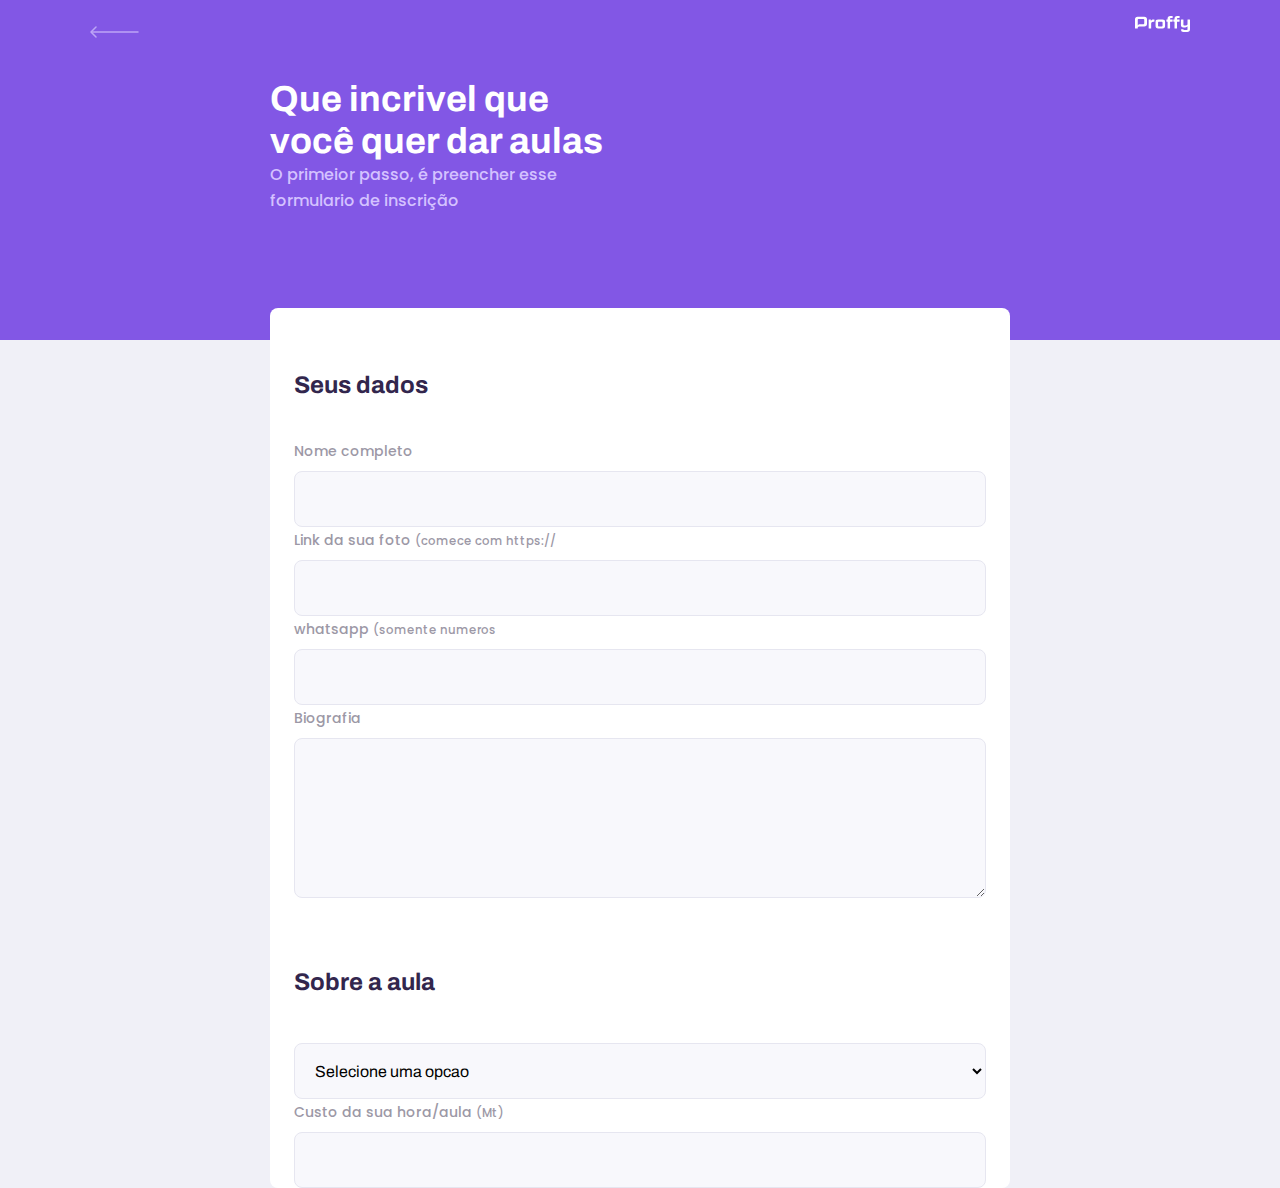
==== give-classes.html @ 069d658b "give classes page" ====
<!DOCTYPE html>
<html lang="pt_br">
<head>
    <meta charset="UTF-8">
    <meta name="viewport" content="width=device-width, initial-scale=1.0">
    <title>Proffy | Sua plataforma de estudos online</title>

    <link rel="stylesheet" href="/styles/main.css">
    <link rel="stylesheet" href="/styles/partials/header.css">
    <link rel="stylesheet" href="/styles/partials/forms.css">
    <link rel="stylesheet" href="/styles/partials/page-give-classes.css">
    

<link href="https://fonts.googleapis.com/css2?family=Archivo:wght@400;700&amp;family=Poppins:wght@400;600&amp;display=swap" rel="stylesheet">

</head>
<body id="page-give-classes">

    <div id="container">
        <header class="page-header">
            <div class="top-bar-container">
                <a href="/">
                <img src="/images/icons/back.svg" alt="Voltar">
            </a>
            <img src="/images/logo.svg" alt="Proffy">
            </div>

            <div class="header-content">
                <strong>Que incrivel que você quer dar aulas</strong>
                <p>O primeior passo, é preencher esse formulario de inscrição</p>

            </div>
        </header>

        <main>
            <form action="" id="crete-class">
                <fieldset>
                    <legend>Seus dados</legend>

                    <div class="input-block">
                        <label for="name">Nome completo</label>
                        <input name="name" id="name" required>
                    </div>
                    <div class="input-block">
                        <label for="avatar">Link da sua foto <small>(comece com https://</small></label>
                        <input name="avatar" id="avatar" type="url" required> 
                    </div>
                    <div class="input-block">
                        <label for="whatsapp">whatsapp <small>(somente numeros</small></label>
                        <input name="whatsapp" id="whatsapp" type="number" required>
                    </div>
                    <div class="textarea-block">
                        <label for="bio">Biografia</label>
                        <textarea name="bio" id="bio" required></textarea>
                    </div>
                </fieldset>

                <fieldset>
                    <legend>Sobre a aula</legend>
                    <div class="select-block">
                        <label for="subject" id="subject" required></label>
                        <select name="subject" id="subject" required>
                            <option value="">Selecione uma opcao</option>
                            <option value="1">Desenho</option>
                            <option value="2">Biologia</option>
                            <option value="3">Filosofia</option>
                            <option value="4">Educação física</option>
                            <option value="5">Física</option>
                            <option value="6">Geografia</option>
                            <option value="7">História</option>
                            <option value="8">Matemática</option>
                            <option value="9">Português</option>
                            <option value="10">Química</option>
                        </select>
                    </div>
                    <div class="input-block">
                        <label for="cost">Custo da sua hora/aula <small>(Mt)</small>
                        </label>
                        <input type="cost" id="cost" type="number" required>
                    </div>
                </fieldset>


            </form>
        </main>
    </div>

</body>
</html>
---- styles/main.css ----
:root {
    --color-background: #F0F0F7;
    --color-primary-lighter: #9871F5;
    --color-primary-light: #916BEA;
    --color-primary: #8257E5;
    --color-primary-dark: #774DD6;
    --color-primary-darker: #6842c2;
    --color-secondary: #04D361;
    --color-secondary-dark: #04BF58;
    --color-title-in-primary: #FFFFFF;
    --color-text-in-primary: #D4C2FF;
    --color-text-title: #32264D;
    --color-text-complement: #9C98A6;
    --color-text-base: #6A6180;
    --color-line-in-white: #E6E6F0;
    --color-input-background: #F8F8FC;
    --color-button-text: #FFFFFF;
    --color-box-base: #FFFFFF;
    --color-box-footer: #FAFAFC;
    --color-small-info: #C1BCCC;
    font-size: 60%; /* controle das medidas rem */
}

body {
    background-color: var(--color-background);

}

*{
    margin: 0;
    padding: 0; 
    box-sizing: border-box;
}

html,
body{
    height: 100vh;
}

body {
    background: var(--color-background);
    display: flex;
    align-items: center;
    justify-content: center;
}

body,
input,
button,
textarea{
    font-weight: 500;
    font-family: Poppins;
    font-size: 1.6rem;
    color: var(--color-text-base);
}
#container{
    width: 90vw;
    max-width: 700px;
}
@media(min-width:700px){
    :root{
         font-size: 62.5% ; /*todo 1rem vai ser reltivo a 10px */
    }
}
---- styles/partials/header.css ----
.page-header {
    background-color: var(--color-primary);
    display: flex;
    flex-direction: column;
}


.page-header .top-bar-container {
    width: 90%;
    margin: 0 auto;

    display: flex;
    align-self: center;
    justify-content: space-between;
    padding: 1.6rem 0;
}

.page-header .top-bar-container a{
    height: 3.2rem;
    transition: opacity 0.2s;
}

.page-header .top-bar-container a:hover{
    opacity: 0.6;
}

.page-header .top-bar-container > img{
    height: 1.6rem;
}

.page-header .header-content {
    width:90%;
    margin: 3.2rem auto;
position: relative;
}

.page-header .header-content strong {
    font: 700 3.6rem Archivo;
    line-height: 4.2rem;
    color: var(--color-title-in-primary);
}

.page-header .header-content p {
    max-width: 30rem;
    font-size: 1.6rem;
    line-height: 2.6rem;
    color: var(--color-text-in-primary);
}

@media (min-width:700px){

    .page-header{
        height: 340px;
    }

    
    .page-header .top-bar-container{
        max-width: 1100px;
    }

    
    .page-header .header-content{
        max-width:  740px;
        margin:0 auto;

        flex: 1 1;
        padding-bottom: 48px;
        display: flex;
        flex-direction: column;
        justify-content: center;
    }
    
    .page-header .header-content strong{
        max-width: 350px;
    }
    
}
---- styles/partials/forms.css ----
.select-block label,
.input-block label,
.textarea-block label {
    font-size: 1.4rem;
    color: var(--color-text-complement);
}

.input-block input,
.select-block select, 
.textarea-block textarea{
    width: 100%;
    height: 5.6rem;
    margin-top: 0.8rem;
    border-radius: 0.8rem;
    background: var(--color-input-background);
    border: 1px solid var(--color-line-in-white);
    outline: 0;
    padding: 0 1.6rem;
    font: 1.6rem Archivo;
}
.textarea-block textarea{
    padding: 1.2rem 1.6rem;
    height: 16rem;

    resize: vertical;
}

.input-block,
.textarea-block {
    position: relative;
}

/*
Fazendo a linha que sai quando estamos no input block
*/
.input-block:focus-within::after,
.textarea-block:focus-within::after{
    content: "";

    width: calc(100% - 3.2rem);
    height: 2px;
    background: var(--color-primary-light);

    position: absolute;
    left: 1.6rem;
    bottom: 0px;
}
---- styles/partials/page-give-classes.css ----
#page-give-classes #container{
    width: 100vw;
    height: 100vh;
}

#page-give-classes .page-header .header-content {
    margin-bottom: 6.4rem;
}


#page-give-classes main {
    background-color: var(--color-box-base);
    width: 100%;
    max-width: 74rem;
    border-radius: .8rem;
    margin:-3.2rem auto 3.2rem ;
    padding-top: 6.4rem;
}
#page-give-classes fieldset{
    border: none;

    padding: 0 2.4rem;
}
#page-give-classes fieldset legend {
    font: 700 2.4rem Archivo;
    color: var(--color-text-title);
    margin-bottom: 2.4rem;

    display: flex;
    align-items: center;
    justify-content: space-between;

    width: 100%;

    padding-bottom: 1.6rem;

    border-bottom: 1px solid var(--color-line-white);
}
#page-give-classes fieldset+fieldset{
    margin-top: 6.4rem;
}

#page-give-classes .input-block+.input-block,
#page-give-classes .input-block+.textarea-block,
#page-give-classes .select-block+.input-block
{
    margin-top: 2.4ren;

}

/* Configurando preechimento completo da tela */
@media(min-width: 700px){
    #page-give-classes #container{
        max-width: 100vw;
    }
}
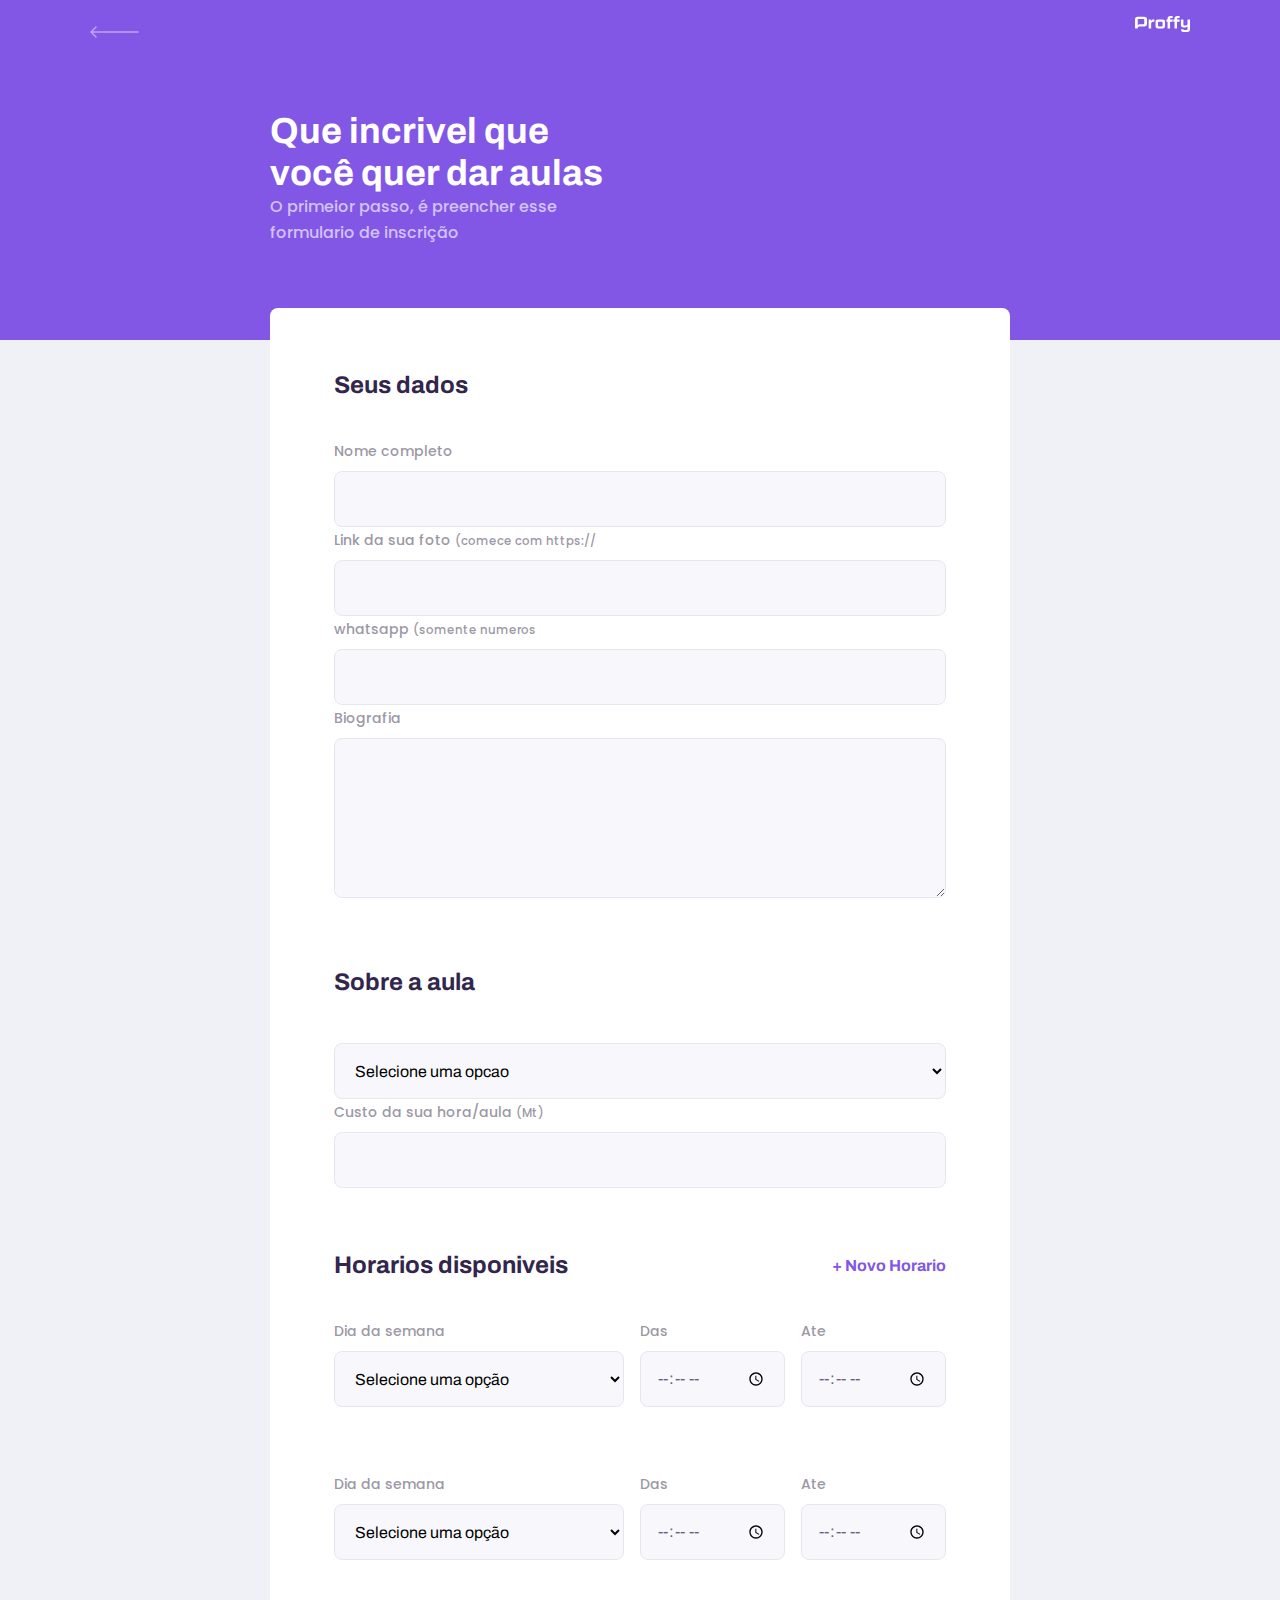
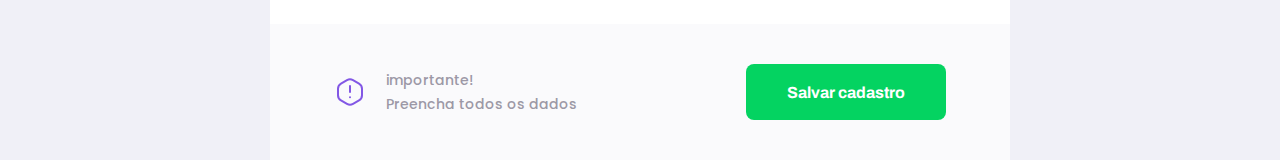
==== commit 73e833ff: "final frontend" ====
--- a/give-classes.html
+++ b/give-classes.html
@@ -33,7 +33,7 @@
         </header>
 
         <main>
-            <form action="" id="crete-class">
+            <form action="" id="create-class">
                 <fieldset>
                     <legend>Seus dados</legend>
 
@@ -80,8 +80,72 @@
                     </div>
                 </fieldset>
 
+                <fieldset id="schedule-items">
+                    <legend>Horarios disponiveis
+                        <button id="add-time">+ Novo Horario</button>
+                    </legend>
+                    <div class="schedule-item">
+                        <div class="select-block">
+                            <label for="weekday">Dia da semana</label>
+                            <select name="weekday[]" id="weekday" required>
+                                <option value="">Selecione uma opção</option>
+                                <option value="0">Domingo</option>
+                                <option value="1">Segunda-feira</option>
+                                <option value="2">Terça-feira</option>
+                                <option value="3">Quarta-feira</option>
+                                <option value="4">Quinta-feira</option>
+                                <option value="5">Sexta-feira</option>
+                                <option value="6">Sábado</option>
+                            </select>
+                        </div>
+                        <div class="input-block">
+                            <label for="time_from">Das</label>
+                            <input type="time" name="time_from[]" required>
+                        </div>
 
+                        <div class="input-block">
+                            <label for="time_to">Ate</label>
+                            <input type="time" name="time_to[]" required>
+                        </div>
+
+                    </div>
+
+                    <div class="schedule-item">
+                        <div class="select-block">
+                            <label for="weekday">Dia da semana</label>
+                            <select name="weekday[]" id="weekday" required>
+                                <option value="">Selecione uma opção</option>
+                                <option value="0">Domingo</option>
+                                <option value="1">Segunda-feira</option>
+                                <option value="2">Terça-feira</option>
+                                <option value="3">Quarta-feira</option>
+                                <option value="4">Quinta-feira</option>
+                                <option value="5">Sexta-feira</option>
+                                <option value="6">Sábado</option>
+                            </select>
+                        </div>
+                        <div class="input-block">
+                            <label for="time_from">Das</label>
+                            <input type="time" name="time_from[]" required>
+                        </div>
+
+                        <div class="input-block">
+                            <label for="time_to">Ate</label>
+                            <input type="time" name="time_to[]" required>
+                        </div>
+
+                    </div>
+                </fieldset>
             </form>
+            <footer>
+                <p>
+                    <img src="/images/icons/warning.svg" alt="Aviso importante">
+                    importante! <br> Preencha todos os dados
+                </p>
+                <button type="submit" form="create-class">Salvar cadastro</button>
+            </footer>
+
+
         </main>
     </div>
 
--- a/styles/partials/page-give-classes.css
+++ b/styles/partials/page-give-classes.css
@@ -36,6 +36,20 @@
 
     border-bottom: 1px solid var(--color-line-white);
 }
+
+#page-give-classes fieldset legend button {
+    background: none;
+    border: 0;
+
+    color: var(--color-primary);
+    font: 700 1.6rem archivo;
+    cursor: pointer;
+    transition: 0.2s;
+}
+#page-give-classes fieldset legend button:hover {
+    color: var(--color-primary-dark);
+}
+
 #page-give-classes fieldset+fieldset{
     margin-top: 6.4rem;
 }
@@ -48,9 +62,84 @@
 
 }
 
+#page-give-classes main footer {
+    padding: 4rem 2.4rem;
+    background: var(--color-box-footer);
+    border-top: 1px solid var(--color-line-white);
+    margin-top: 6.4rem;
+}
+#page-give-classes main footer p{
+    display: flex;
+    align-items: center;
+    justify-content: center;
+    font-size: 1.4rem;
+    line-height: 2.4rem;
+
+    color: var(--color-text-complement);
+}
+
+#page-give-classes main footer p img {
+    margin-right: 2rem;
+
+}
+#page-give-classes main footer button{
+    width: 100%;
+    height: 5.6rem;
+    background: var(--color-secondary);
+    color: var(--color-button-text);
+    border: 0;
+    border-radius: .8rem;
+    cursor: pointer;
+    font: 700 1.6rem Archivo;
+    display: flex;
+    align-items: center;
+    justify-content: center;
+    text-decoration: none;
+    transition: 0.2s;
+    margin-top: 3.2rem;
+}
+#page-give-classes main footer button:hover{
+    background: var(--color-secondary-dark);
+}
+
+.schedule-item+.schedule-item{
+    margin-top: 3.2rem;
+    padding-top: 3.2rem;
+
+    border-top: 1px solid var(--color-line-white);
+}
 /* Configurando preechimento completo da tela */
 @media(min-width: 700px){
     #page-give-classes #container{
         max-width: 100vw;
     }
+    #page-give-classes .page-header .header-content{
+        margin-bottom: 0;
+    }
+    #page-give-classes main fieldset {
+        padding: 0 64px;
+    }
+
+    .schedule-item {
+        display: grid;
+        grid-template-columns: 2fr 1fr 1fr;
+        column-gap: 1.6rem;
+    }
+    #page-give-classes #schedule-items .select-block+.input-block,
+    #page-give-classes #schedule-items .input-block+.input-block{
+        margin-top: 0;
+    }
+
+    #page-give-classes main footer {
+        padding: 40px  64px;
+
+        display: flex;
+        align-items: center;
+        justify-content: space-between;
+    }
+    #page-give-classes main footer button {
+        margin-top: 0;
+        width: 200px;
+        
+    }
 }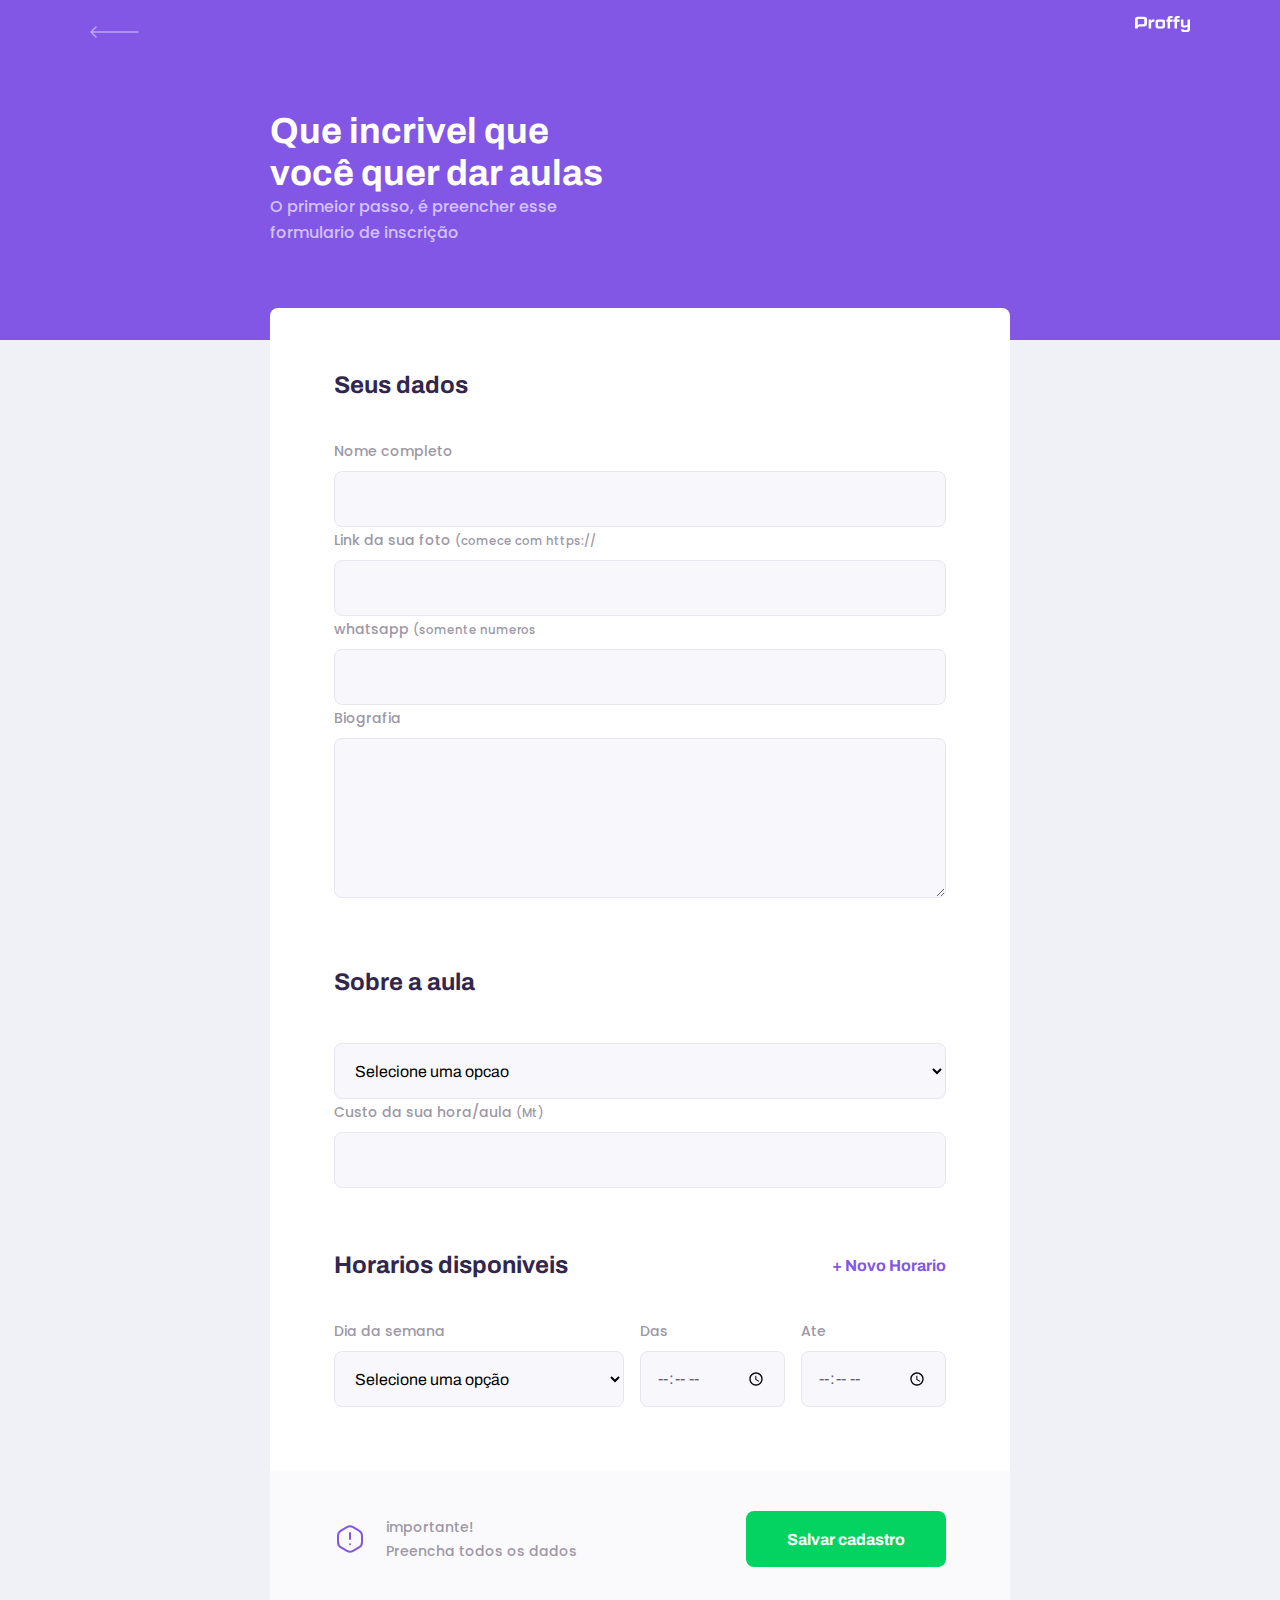
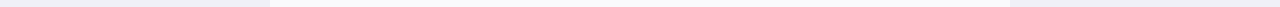
==== commit 1cb15572: "files" ====
--- a/give-classes.html
+++ b/give-classes.html
@@ -13,9 +13,9 @@
 
 <link href="https://fonts.googleapis.com/css2?family=Archivo:wght@400;700&amp;family=Poppins:wght@400;600&amp;display=swap" rel="stylesheet">
 
+<script src="/scripts/addField.js" defer></script>
 </head>
 <body id="page-give-classes">
-
     <div id="container">
         <header class="page-header">
             <div class="top-bar-container">
@@ -82,34 +82,8 @@
 
                 <fieldset id="schedule-items">
                     <legend>Horarios disponiveis
-                        <button id="add-time">+ Novo Horario</button>
+                        <button type="button" id="add-time">+ Novo Horario</button>
                     </legend>
-                    <div class="schedule-item">
-                        <div class="select-block">
-                            <label for="weekday">Dia da semana</label>
-                            <select name="weekday[]" id="weekday" required>
-                                <option value="">Selecione uma opção</option>
-                                <option value="0">Domingo</option>
-                                <option value="1">Segunda-feira</option>
-                                <option value="2">Terça-feira</option>
-                                <option value="3">Quarta-feira</option>
-                                <option value="4">Quinta-feira</option>
-                                <option value="5">Sexta-feira</option>
-                                <option value="6">Sábado</option>
-                            </select>
-                        </div>
-                        <div class="input-block">
-                            <label for="time_from">Das</label>
-                            <input type="time" name="time_from[]" required>
-                        </div>
-
-                        <div class="input-block">
-                            <label for="time_to">Ate</label>
-                            <input type="time" name="time_to[]" required>
-                        </div>
-
-                    </div>
-
                     <div class="schedule-item">
                         <div class="select-block">
                             <label for="weekday">Dia da semana</label>
